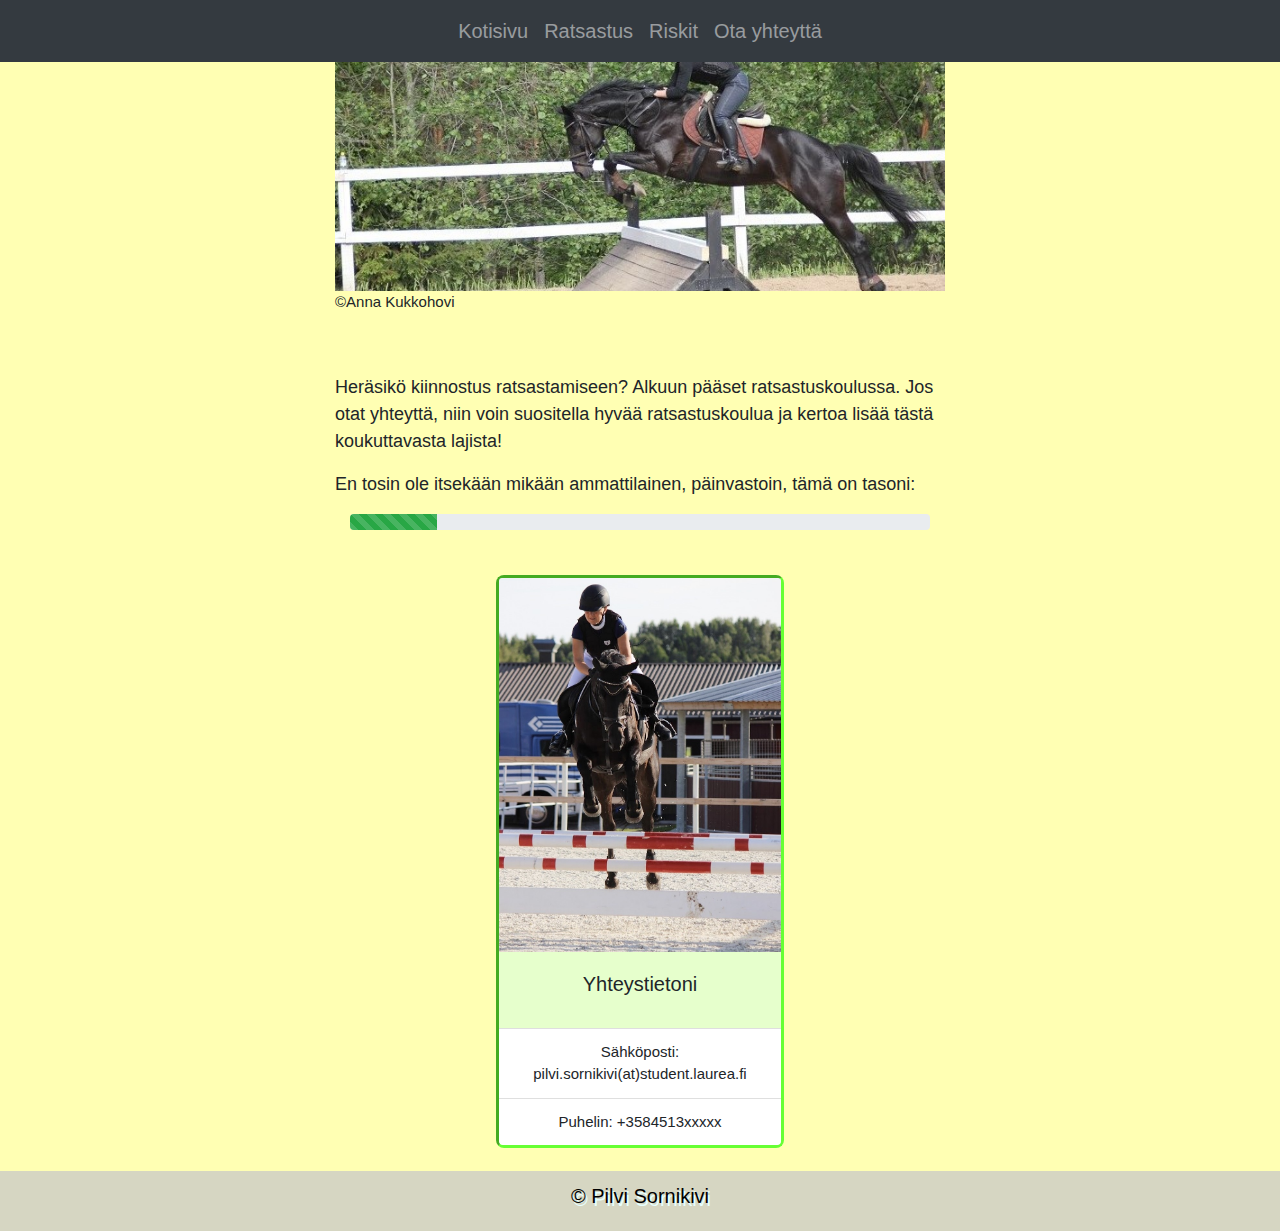
==== fourth.html @ 42fa1c05 "Add files via upload" ====
<!DOCTYPE html>
<html lang="fi">

<head>
<meta charset="utf-8">
<meta name="viewport" content="width=device-width, initial-scale=1, shrik-to-fit=no">

<link rel="stylesheet" href="https://maxcdn.bootstrapcdn.com/bootstrap/4.0.0/css/bootstrap.min.css" integrity="sha384-Gn5384xqQ1aoWXA+058RXPxPg6fy4IWvTNh0E263XmFcJlSAwiGgFAW/dAiS6JXm" crossorigin="anonymous">
<link rel="stylesheet" href="mystyle.css">

<title> Tehtävä 12 D</title>
				
</head>
<body>

<nav class="navbar navbar-expand-sm bg-dark navbar-dark justify-content-center">
  <ul class="navbar-nav">
    <li class="nav-item">
      <a class="nav-link maininavi" href="Index.html">Kotisivu</a>
    </li>
    <li class="nav-item">
      <a class="nav-link maininavi" href="Second.html">Ratsastus</a>
    </li>
    <li class="nav-item">
      <a class="nav-link maininavi" href="Third.html">Riskit</a>
    </li>
	<li class="nav-item">
      <a class="nav-link maininavi" href="Fourth.html">Ota yhteyttä</a>
    </li>
	</ul>
</nav>


<div class="container-fluid">
<div class="row">
  <div class="col-sm-3 col-md-3 col-lg-3"></div>
<div class="col-sm-6 col-md-6 col-lg-6">
<figure>
<img src="kuva90.jpg" class="mx-auto d-block img-fluid isokuva">
<figcaption> ©Anna Kukkohovi </figcaption>
</figure>
</div>
	<div class="col-sm-3 col-md-3 col-lg-3"></div>
</div>
</div>

<br>
<br>

<div class="container-fluid">
<div class="row">
<div class="col-sm-3 col-md-3 col-lg-3"></div>
<div class="col-sm-6 col-md-6 col-lg-6">
<p class="ppp">Heräsikö kiinnostus ratsastamiseen? Alkuun pääset ratsastuskoulussa. Jos otat yhteyttä, niin voin suositella hyvää ratsastuskoulua ja kertoa lisää tästä koukuttavasta lajista!</p>
<p class="ppp">En tosin ole itsekään mikään ammattilainen, päinvastoin, tämä on tasoni:</p>
<div class="container">
  <div class="progress">
    <div class="progress-bar progress-bar-striped bg-success progress-bar-animated"></div>
  </div>
</div>
</div>
<div class="col-sm-3 col-md-3 col-lg-3"></div>
</div>
</div>

<br>
<br>

<div class="container-fluid">
<div class="row">
<div class="col-sm-4 col-md-4 col-lg-4">
</div>
<div class="col-sm-4 col-md-4 col-lg-4 d-flex justify-content-center">
<div class="card">
  <img src="solbackassa1.jpg" class="card-img-top img-fluid" alt="oma_kuva">
  <div class="card-body">
    <h5 class="card-title">Yhteystietoni</h5>
  </div>
  <ul class="list-group list-group-flush">
    <li class="list-group-item">Sähköposti: pilvi.sornikivi(at)student.laurea.fi</li>
    <li class="list-group-item">Puhelin: +3584513xxxxx</li>
  </ul>
</div>
</div>
<div class="col-sm-4 col-md-4 col-lg-4">
</div>
</div>
</div>

<br>

<footer>
  <p>© Pilvi Sornikivi</p>
</footer>

<script src="https://code.jquery.com/jquery-3.5.1.slim.min.js" integrity="sha384-DfXdz2htPH0lsSSs5nCTpuj/zy4C+OGpamoFVy38MVBnE+IbbVYUew+OrCXaRkfj" crossorigin="anonymous"></script>
<script src="https://cdn.jsdelivr.net/npm/bootstrap@4.5.3/dist/js/bootstrap.bundle.min.js" integrity="sha384-ho+j7jyWK8fNQe+A12Hb8AhRq26LrZ/JpcUGGOn+Y7RsweNrtN/tE3MoK7ZeZDyx" crossorigin="anonymous"></script>

</body>
</html>
---- mystyle.css ----
body {
background-color: #ffffb3;
font-family: Arial, Helvetica, sans-serif;
font-size:15px;
}

.navbar-list {
	list-style-type: none;
}

.isokuva {
	width: 100%;
	height: auto;
	background-position: center;
	background-repeat: no-repeat;
	background-size: cover;
	margin: 0px;
	padding: 0px;
}

#kuva12tyyli {
	width:100%;
	height: auto;
	border-radius: 8px;
}

a.maininavi:hover {
	font-size: 120%;
	background: #006600;
	text-decoration: underline;
	transition-duration: 2s;
}

a.maininavi:active {
	background-color: #ff4da6;  
}

.nav-link {
	font-size:20px;
}

a.linkit {
	font-size: 18px;
	color: #002db3;
	transition-duration: 3s;
	text-decoration: none;
}

a.linkit:hover, active {
	color: #e60000;  
}

a.linkit:active {
	color: #39e600;  
}

#kuva20tyyli {
	width: 100%;
	height: auto;
	border-radius: 8px;
}

#kuva2015tyyli {
	width: 100%;
	height: auto;
	border-radius: 8px;
}

.copyntyyli {
	padding-left: 50%;
}

#kuva30tyyli {
	width: 100%;
	height: auto;
	border-radius: 8px;

}

.rowin2tyyli {
	padding-top: 15px;
} 

footer {
   width: 100%;
   height: 60px;
   background-color: #d6d6c2;
   color: black;
   font-size: 20px;
   text-align: center;
   padding-top: 10px;
   text-shadow: 2px 3px #e6ffff;
}


#kuvatyyli {
	width: 100%;
	height: auto;
	border-radius: 8px;
}

#kuvaDtyyli {
	width: 100%;
	height: auto;
	border-radius: 8px;
}

#kuvaEtyyli {
	width: 100%;
	height: auto;
	border-radius: 8px;
}

#kuvaKtyyli {
	width: 100%;
	height: auto;
	border-radius: 8px;
}

#linkkiotsikko {
	font-size:22px;
	padding-left:5%;
	text-decoration: none;
}


a.SRLlahde {
	color: #8533ff;
	transition-duration: 2s;
	text-decoration: none;
}

a.SRLlahde:hover {
	color: #b30059;
}

a.YLElahde {
	color: #8533ff;
	transition-duration: 2s;
	text-decoration: none;
}

a.YLElahde:hover {
	color: #ff0080;
}

.pppp {
	font-size: 20px;
}

.ppp {
	font-size: 18px;
}

a.video {
	color: #0000ff;
	text-decoration: none;
}

a.video:hover {
	font-size: 120%;
	color: #cc0099;
	transition-duration: 3s;
	text-decoration: underline;
}

a.video2 {
	color: #0000ff;
	text-decoration: none;
}

a.video2:hover {
	font-size: 120%;
	background:  #99ffff;
	color: #cc0099;
	transition-duration: 2s;
	text-decoration: underline;
}

#vihrea {
	float:right;
}

#sydan {
	width: 20px;
	height: auto;
}

.laatikko {
	border: 1px solid #80ff80;
	margin: 10px;
	padding: 10px;
	border-radius: 20px;
	background-color:#ffffcc;
	box-shadow: 5px 10px #d6d6c2;
	width: 100%;
	background-image: linear-gradient(to right, #ccffcc,  #ffff99);
}

.card {
	 width: 18rem;
	 height: auto;
	 background-color: #e6ffcc;
	 text-align: center;
	 border-radius: 8px;
	 border: inset 3px #66ff33;
}

.progress-bar-animated {
	 width:15%;
}


@media screen and (max-width: 700px) {
  body {
    background-color: #e6fff5;
    color: #1a1a00;
  }
}
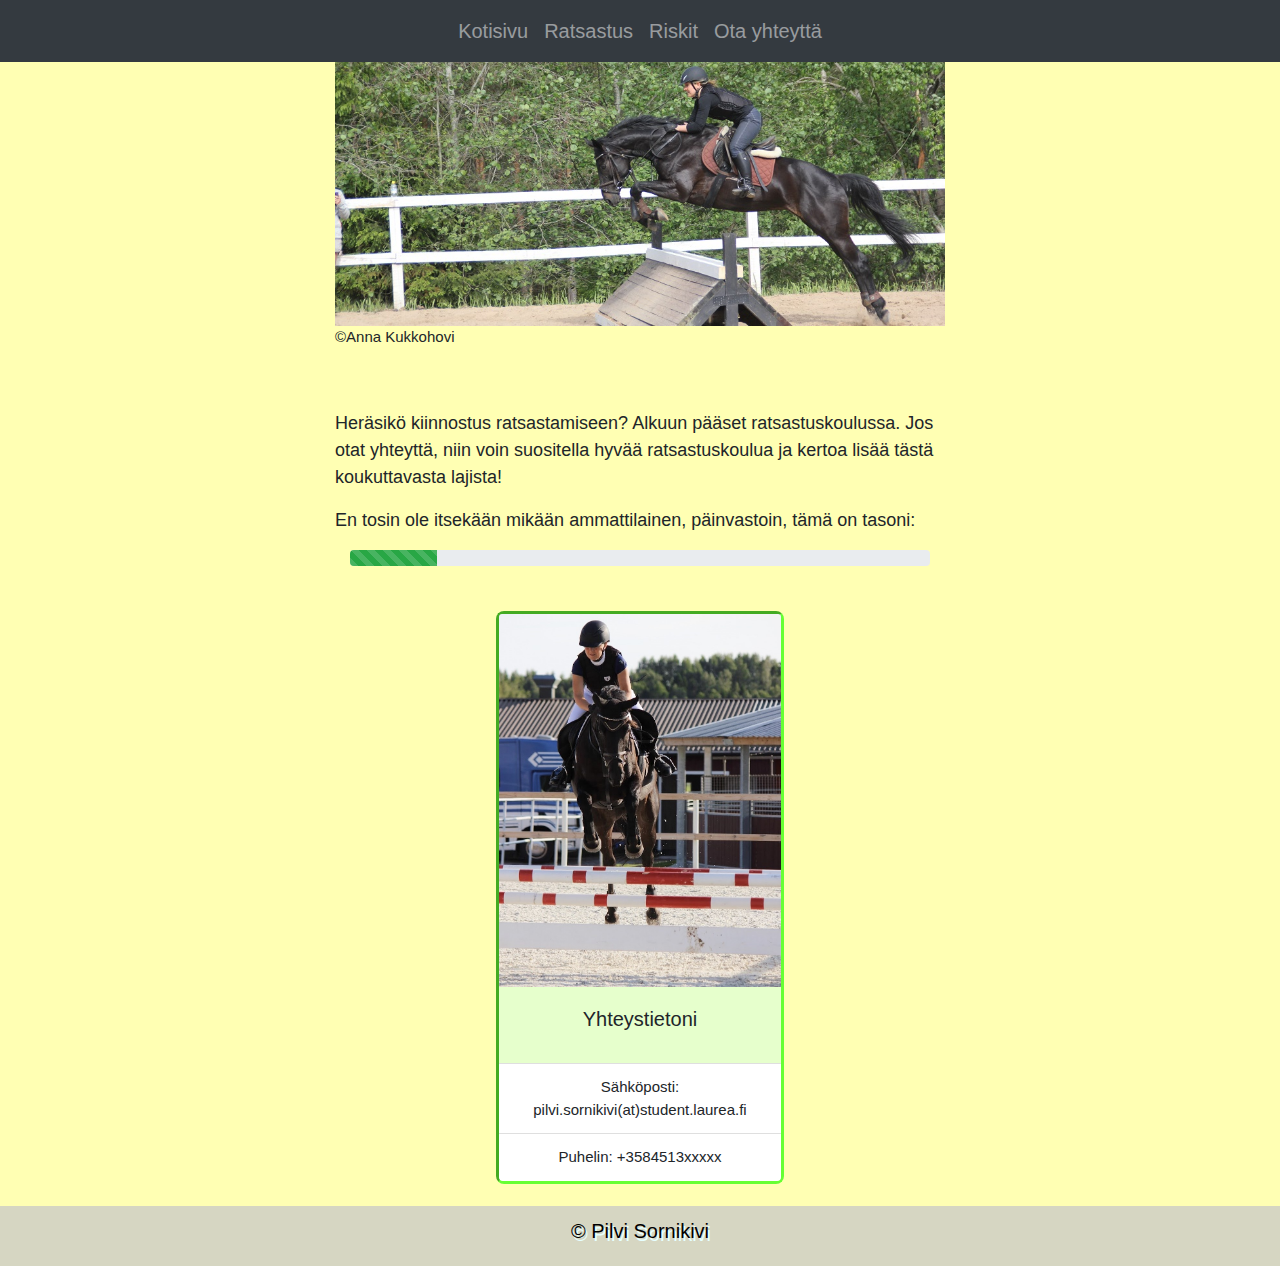
==== commit 04f39d25: "Add files via upload" ====
--- a/fourth.html
+++ b/fourth.html
@@ -16,16 +16,16 @@
 <nav class="navbar navbar-expand-sm bg-dark navbar-dark justify-content-center">
   <ul class="navbar-nav">
     <li class="nav-item">
-      <a class="nav-link maininavi" href="Index.html">Kotisivu</a>
+      <a class="nav-link maininavi" href="index.html">Kotisivu</a>
     </li>
     <li class="nav-item">
-      <a class="nav-link maininavi" href="Second.html">Ratsastus</a>
+      <a class="nav-link maininavi" href="second.html">Ratsastus</a>
     </li>
     <li class="nav-item">
-      <a class="nav-link maininavi" href="Third.html">Riskit</a>
+      <a class="nav-link maininavi" href="third.html">Riskit</a>
     </li>
 	<li class="nav-item">
-      <a class="nav-link maininavi" href="Fourth.html">Ota yhteyttä</a>
+      <a class="nav-link maininavi" href="fourth.html">Ota yhteyttä</a>
     </li>
 	</ul>
 </nav>
@@ -36,7 +36,7 @@
   <div class="col-sm-3 col-md-3 col-lg-3"></div>
 <div class="col-sm-6 col-md-6 col-lg-6">
 <figure>
-<img src="kuva90.jpg" class="mx-auto d-block img-fluid isokuva">
+<img src="rajattu2.jpg" class="mx-auto d-block img-fluid isokuva" alt="hevonen_hyppää_maastoesteen">
 <figcaption> ©Anna Kukkohovi </figcaption>
 </figure>
 </div>
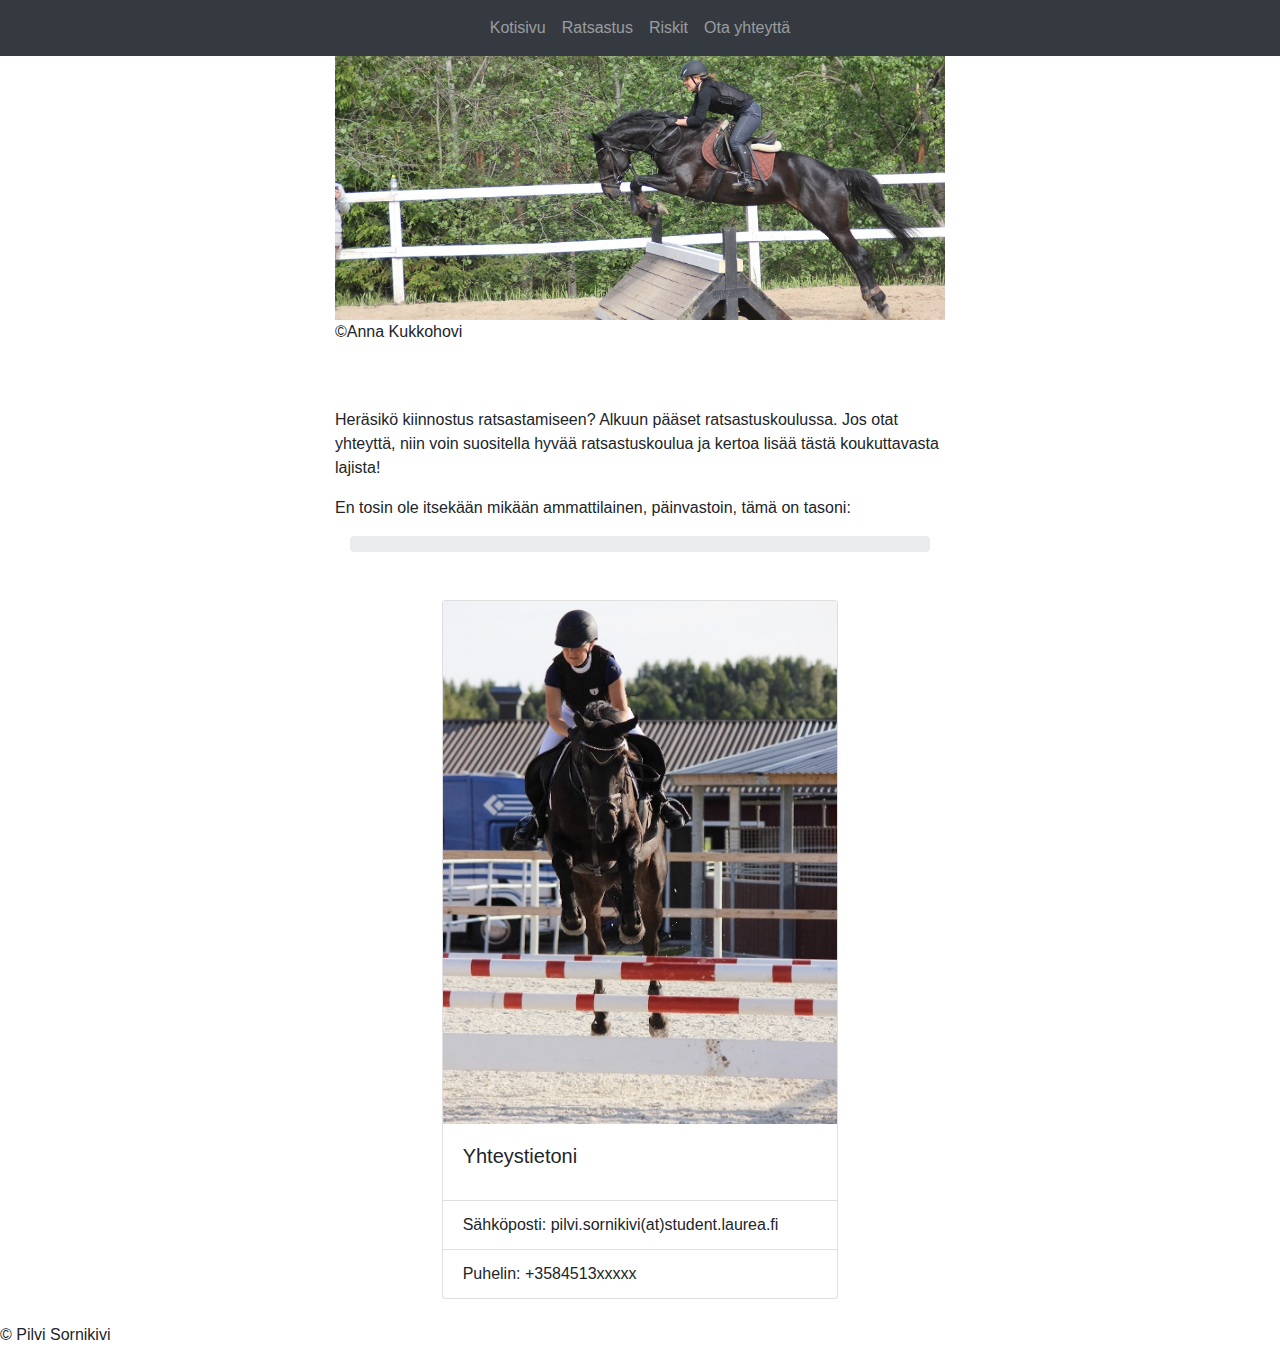
==== commit f757be9d: "Add files via upload" ====
--- a/fourth.html
+++ b/fourth.html
@@ -8,7 +8,7 @@
 <link rel="stylesheet" href="https://maxcdn.bootstrapcdn.com/bootstrap/4.0.0/css/bootstrap.min.css" integrity="sha384-Gn5384xqQ1aoWXA+058RXPxPg6fy4IWvTNh0E263XmFcJlSAwiGgFAW/dAiS6JXm" crossorigin="anonymous">
 <link rel="stylesheet" href="mystyle.css">
 
-<title> Tehtävä 12 D</title>
+<title>Pilvin sivut</title>
 				
 </head>
 <body>
@@ -34,7 +34,7 @@
 <div class="container-fluid">
 <div class="row">
   <div class="col-sm-3 col-md-3 col-lg-3"></div>
-<div class="col-sm-6 col-md-6 col-lg-6">
+<div class="col-sm-6 col-md-6 col-lg-6 coltyyli">
 <figure>
 <img src="rajattu2.jpg" class="mx-auto d-block img-fluid isokuva" alt="hevonen_hyppää_maastoesteen">
 <figcaption> ©Anna Kukkohovi </figcaption>
